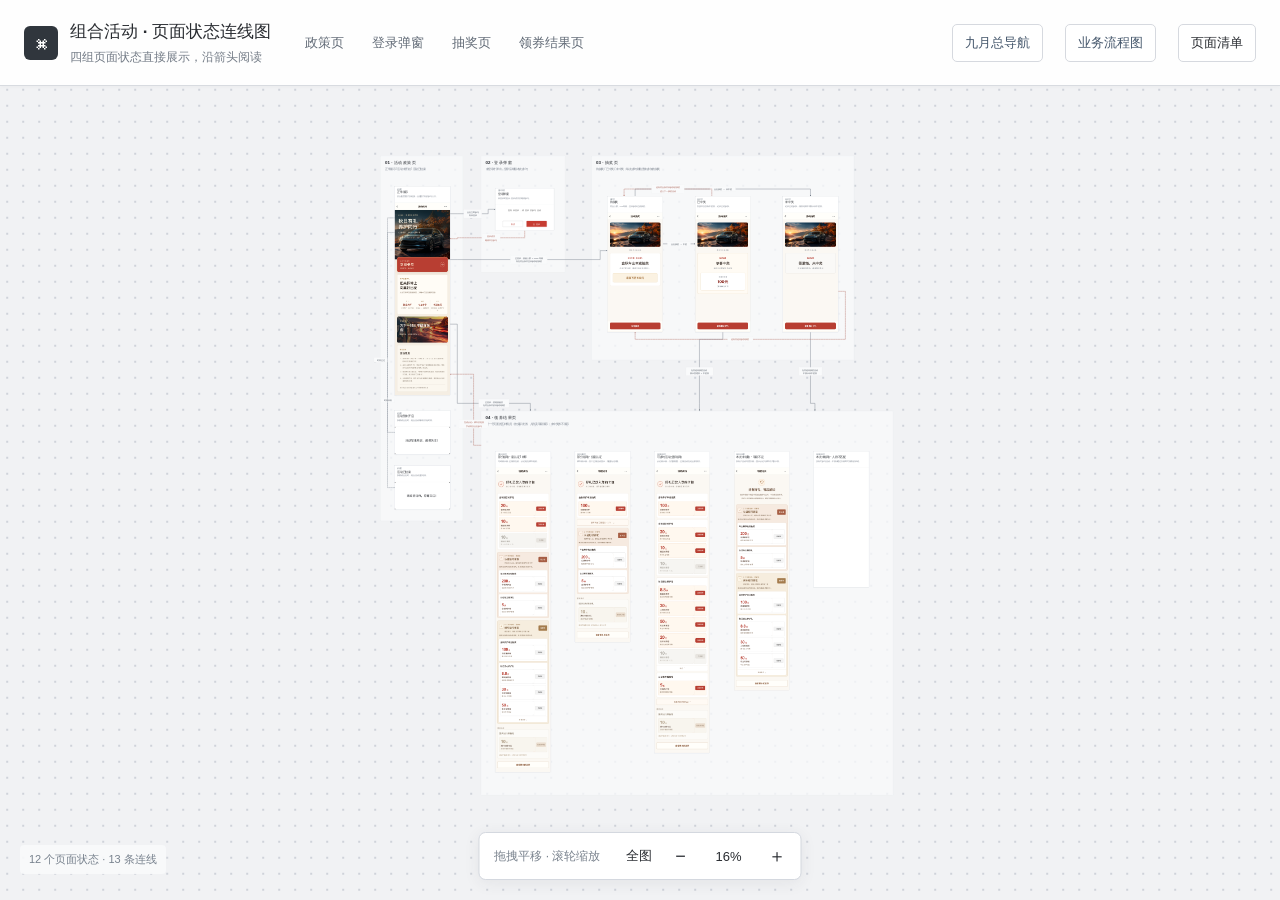
==== combo-activity/index.html @ be1c9982 "Publish September activity center prototype hub" ====
<!doctype html>
<html lang="zh-CN">
<head>
  <meta charset="utf-8">
  <meta name="viewport" content="width=device-width,initial-scale=1">
  <title>组合活动 · 页面状态连线图</title>
  <link rel="stylesheet" href="styles.css">
<style>.flow-link,.home-link{display:inline-flex;align-items:center;justify-content:center;padding:9px 12px;border:1px solid #d6d9df;border-radius:5px;color:#44566b;background:#fff;text-decoration:none;font-size:13px;white-space:nowrap}.flow-link:hover,.home-link:hover{background:#eef1f5}@media(max-width:760px){.flow-link,.home-link{padding:7px 8px;font-size:12px}}</style>
</head>
<body>
  <header class="toolbar">
    <div class="brand"><span class="brand-mark" aria-hidden="true">⌘</span><div><h1>组合活动 · 页面状态连线图</h1><p>四组页面状态直接展示，沿箭头阅读</p></div></div>
    <nav id="section-nav" aria-label="流程片区"></nav>
    <a class="home-link" href="../index.html">九月总导航</a>
    <a class="flow-link" href="flows.html">业务流程图</a>
    <button id="list-toggle" class="tool-button" aria-expanded="false" aria-controls="page-list">页面清单</button>
  </header>
  <main id="viewport" tabindex="0" aria-label="无限画布，拖动平移，滚轮缩放">
    <div id="world"><div id="sections"></div><svg id="connections" xmlns="http://www.w3.org/2000/svg" aria-label="页面之间的跳转条件"></svg><div id="nodes"></div></div>
    <div id="empty" hidden>页面状态正在准备中</div>
  </main>
  <aside id="page-list" hidden aria-label="页面清单">
    <div class="list-head"><strong>查找页面</strong><button id="list-close" class="icon-button" aria-label="关闭清单">×</button></div>
    <label class="search-label"><span aria-hidden="true">⌕</span><input id="search" type="search" placeholder="搜索页面状态…" autocomplete="off"></label>
    <div id="search-results"></div>
  </aside>
  <footer class="canvas-tools">
    <span class="canvas-hint">拖拽平移 · 滚轮缩放</span>
    <div class="zoom-tools"><button id="fit-all" title="查看整张图">全图</button><button id="zoom-out" aria-label="缩小">−</button><button id="zoom-reset" title="以100%查看当前位置">100%</button><button id="zoom-in" aria-label="放大">＋</button></div>
  </footer>
  <div id="status" class="status" aria-live="polite"></div>
  <script src="screen-manifest.js"></script>
  <script src="data.js"></script>
  <script src="app.js"></script>
</body>
</html>
---- combo-activity/styles.css ----
:root{font-family:-apple-system,BlinkMacSystemFont,"PingFang SC","Microsoft YaHei",sans-serif;color:#292c31;background:#f1f2f4;font-synthesis:none}*{box-sizing:border-box}html,body{width:100%;height:100%;margin:0;overflow:hidden}button,input{font:inherit}button{color:inherit;cursor:pointer}button:focus-visible,input:focus-visible{outline:2px solid #4377b8;outline-offset:3px}button{border:1px solid #d6d9df;background:#fff;border-radius:5px}button:hover{background:#f4f5f7}button:active{background:#e9edf2}.toolbar{height:86px;position:absolute;inset:0 0 auto;z-index:20;display:flex;align-items:center;gap:22px;padding:14px 24px;border-bottom:1px solid #d8dbe0;background:#ffffffed;box-shadow:0 1px 4px #1d252908}.brand{display:flex;align-items:center;gap:12px;flex-shrink:0}.brand-mark{width:34px;height:34px;background:#30363d;color:white;border-radius:6px;display:grid;place-items:center;font-size:24px}.brand h1{font-size:17px;font-weight:650;margin:0 0 6px}.brand p{font-size:12px;color:#737b86;margin:0}#section-nav{display:flex;align-items:center;gap:4px;flex:1;min-width:0;overflow:auto;scrollbar-width:none}#section-nav::-webkit-scrollbar{display:none}#section-nav button{flex-shrink:0;border-color:transparent;background:transparent;padding:9px 11px;white-space:nowrap;font-size:13px;color:#616a76}#section-nav button.active{background:#eef1f5;color:#232b35;font-weight:650}#section-nav button:hover{background:#f3f4f6}.tool-button{padding:9px 12px;white-space:nowrap;font-size:13px}#viewport{position:absolute;inset:86px 0 0;overflow:hidden;cursor:grab;touch-action:none;background-image:radial-gradient(#cfd3da .85px,transparent .85px);background-size:20px 20px;outline:none}#viewport.dragging{cursor:grabbing}#world{position:absolute;left:0;top:0;transform-origin:0 0;will-change:transform;width:1px;height:1px;user-select:none}#sections,#nodes{position:absolute;inset:0;width:1px;height:1px}#sections{z-index:0}#connections{position:absolute;overflow:visible;left:0;top:0;z-index:1;pointer-events:none}#nodes{z-index:2}.board-section{position:absolute;border:1px solid #d7dbe0;background:#f9fafbbf;border-radius:4px;pointer-events:none}.section-caption{position:absolute;left:28px;right:28px;top:25px}.section-caption h2{font-size:27px;margin:0 0 10px;font-weight:650;letter-spacing:.4px}.section-caption p{font-size:16px;color:#747c87;margin:0;line-height:1.6}.state-node{position:absolute;margin:0;outline:1px solid #c3c8d0;background:white;box-shadow:0 3px 9px #1f27360b}.node-header{height:100px;padding:12px 14px;border-bottom:1px solid #e1e3e7;background:white;overflow:hidden}.node-header .node-code{color:#78808b;font-size:10px;letter-spacing:.4px;margin-bottom:4px;line-height:1}.node-header h3{margin:0 0 4px;font-size:17px;font-weight:650;line-height:1.3}.node-header p{font-size:12px;line-height:1.35;color:#717986;margin:0}.state-node img{display:block;width:100%;height:auto;pointer-events:none;-webkit-user-drag:none;background:#fff}.state-node.selected{outline:3px solid #65788f;box-shadow:0 0 0 9px #65788f1a}.state-node.decision{outline:0;box-shadow:none;background:transparent;display:flex;align-items:center;justify-content:center;text-align:center;padding:29px}.decision-shape{position:absolute;inset:0;width:100%;height:100%;overflow:visible;z-index:-1}.decision-shape polygon{fill:#fff;stroke:#626b76;stroke-width:1.5}.decision-content h3{font-size:18px;line-height:1.5;margin:0 0 7px;font-weight:600}.decision-content p{font-size:13px;line-height:1.5;color:#727985;margin:0}.state-node.note{background:#fffdf7;outline:1px solid #e1d8c5;box-shadow:none;padding:20px 24px}.note h3{font-size:19px;line-height:1.5;font-weight:600;margin:0 0 10px}.note p{font-size:15px;line-height:1.7;margin:0;color:#6d665d;white-space:pre-line}.state-node.note.emphasis h3,.state-node.note.emphasis p{color:#ad3f34}.image-missing{padding:40px 18px;color:#a44b3e;font-size:15px}.edge-path{fill:none;stroke:#5c6673;stroke-width:2.1;stroke-linejoin:round;stroke-linecap:round}.edge-path.detail{stroke:#7c8793;stroke-dasharray:7 6}.edge-path.return{stroke:#a85b4e;stroke-dasharray:9 6}.edge-label rect{fill:#f9fafb;stroke:#e3e5e9;stroke-width:.6;rx:3}.edge-label text{fill:#48505c;font-family:-apple-system,BlinkMacSystemFont,"PingFang SC","Microsoft YaHei",sans-serif;font-size:15px;text-anchor:middle;dominant-baseline:middle}.edge-label.return text{fill:#a35446}#page-list{position:absolute;right:18px;top:100px;bottom:88px;width:306px;border:1px solid #d7dce2;border-radius:8px;background:#fffffff5;box-shadow:0 10px 35px #20263320;z-index:25;overflow:hidden;display:flex;flex-direction:column}#page-list[hidden]{display:none}.list-head{height:55px;padding:12px 15px;display:flex;align-items:center;justify-content:space-between;border-bottom:1px solid #eee}.list-head strong{font-size:15px}.icon-button{border:0;font-size:25px;background:transparent;width:32px;height:32px;line-height:1}.search-label{display:flex;gap:7px;align-items:center;margin:13px 12px 10px;padding:8px 10px;border:1px solid #d7dce3;border-radius:4px;color:#8c949e}.search-label input{width:100%;border:0;outline:none;font-size:13px;background:transparent;color:#303944}.search-label input:focus-visible{outline:none}#search-results{overflow:auto;flex:1;padding:0 8px 12px}.result-group-label{color:#7b828d;font-size:11px;padding:14px 9px 5px}.result-item{display:block;text-align:left;width:100%;background:transparent;border:0;border-radius:4px;padding:10px 9px;font-size:13px;line-height:1.45}.result-item small{display:block;color:#9299a2;font-size:11px;margin-top:3px}.no-results{color:#7a828d;padding:20px 10px;font-size:13px}.canvas-tools{position:absolute;bottom:20px;left:50%;transform:translateX(-50%);z-index:22;display:flex;align-items:center;gap:15px;background:#fff;border:1px solid #d4d8df;border-radius:7px;box-shadow:0 3px 16px #31384113;padding:6px 7px 6px 15px;white-space:nowrap}.canvas-hint{font-size:12px;color:#79828d}.zoom-tools{display:flex;align-items:center;gap:2px}.zoom-tools button{height:34px;border:0;padding:0 10px;font-size:13px;border-radius:4px}#zoom-in,#zoom-out{font-size:18px;width:34px;padding:0}#zoom-reset{width:58px;font-variant-numeric:tabular-nums}.status{position:absolute;left:20px;bottom:26px;padding:7px 9px;border-radius:4px;font-size:11px;color:#78828e;background:#f9fafbe8;pointer-events:none;max-width:28vw;white-space:nowrap;overflow:hidden;text-overflow:ellipsis}#empty{position:absolute;inset:0;display:grid;place-items:center;color:#7f8791}#empty[hidden]{display:none}@media(max-width:1100px){.toolbar{gap:12px;padding:12px 16px}.brand-mark{display:none}.brand h1{font-size:15px}.brand p{font-size:11px}#section-nav button{padding:9px 8px;font-size:12px}.status{display:none}}@media(max-width:760px){.toolbar{height:116px;padding:12px 14px;flex-wrap:wrap;gap:8px}.brand{flex:1}.brand h1{font-size:14px}.brand p{font-size:11px}#section-nav{order:3;flex-basis:100%;height:33px}#section-nav button{padding:7px 9px}.tool-button{font-size:12px;padding:7px 9px}#viewport{top:116px}.canvas-tools{bottom:14px;padding:6px;gap:0}.canvas-hint{display:none}#page-list{top:128px;left:12px;right:12px;width:auto;bottom:76px}.section-caption h2{font-size:27px}}
.state-node.dialog{background:#fff}.dialog-surface{height:160px;padding:25px 25px 22px;display:flex;flex-direction:column;align-items:center;justify-content:space-between;background:#fff}.dialog-message{margin:0;color:#555;font-size:15px;line-height:1.7;text-align:center}.dialog-actions{width:100%;display:flex;gap:22px;justify-content:center}.dialog-action{width:125px;height:37px;display:flex;align-items:center;justify-content:center;border-radius:3px;border:1px solid #b9b9b9;font-size:13px;pointer-events:none}.dialog-action.secondary{color:#ba3c32;background:#fff}.dialog-action.primary{color:#fff;background:#c63c32;border-color:#c63c32}
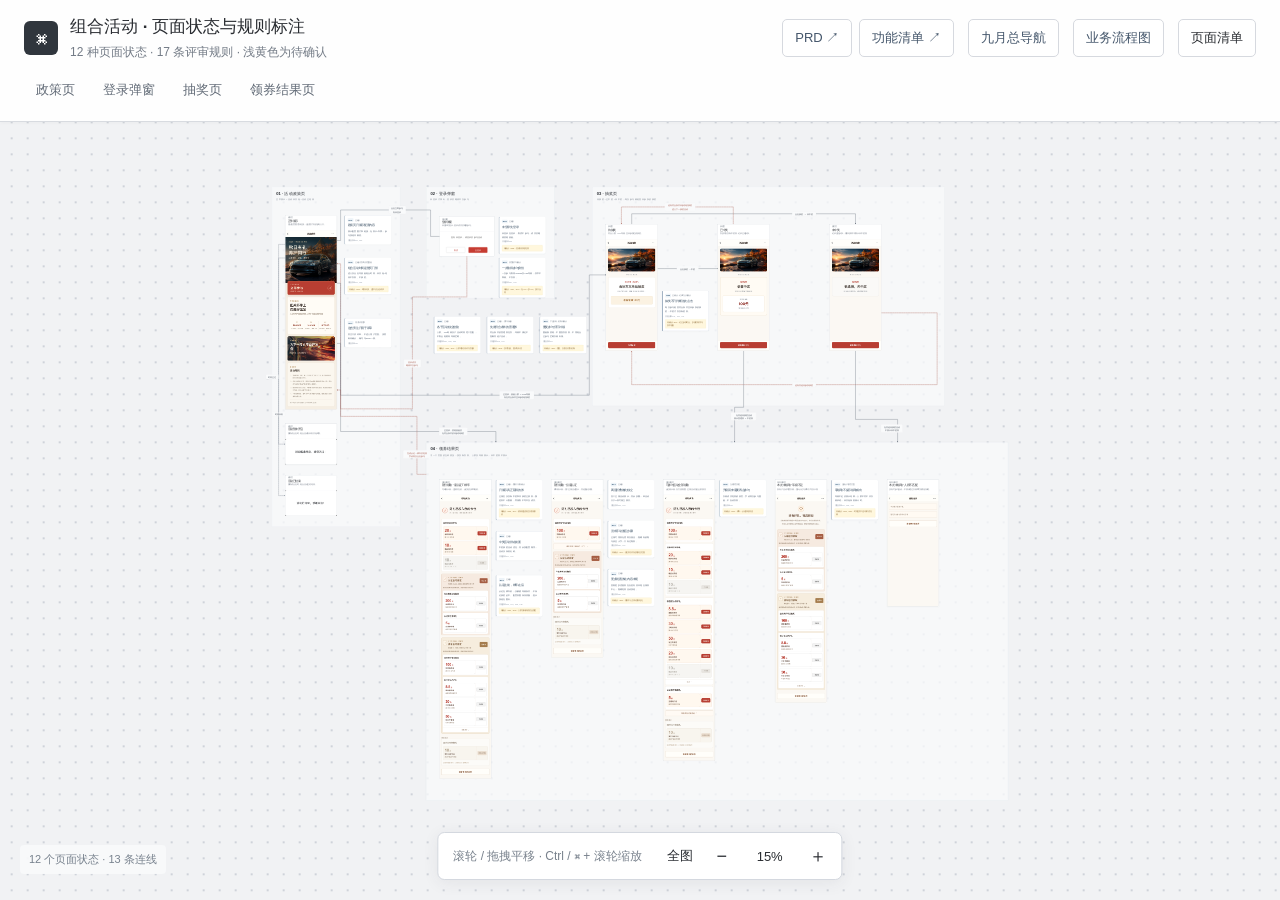
==== commit 28a7e3ec: "Publish annotated combination activity prototype" ====
--- a/combo-activity/index.html
+++ b/combo-activity/index.html
@@ -3,34 +3,36 @@
 <head>
   <meta charset="utf-8">
   <meta name="viewport" content="width=device-width,initial-scale=1">
-  <title>组合活动 · 页面状态连线图</title>
-  <link rel="stylesheet" href="styles.css">
+  <title>组合活动 · 页面状态与规则标注</title>
+  <link rel="stylesheet" href="styles.css?v=20260910-007">
 <style>.flow-link,.home-link{display:inline-flex;align-items:center;justify-content:center;padding:9px 12px;border:1px solid #d6d9df;border-radius:5px;color:#44566b;background:#fff;text-decoration:none;font-size:13px;white-space:nowrap}.flow-link:hover,.home-link:hover{background:#eef1f5}@media(max-width:760px){.flow-link,.home-link{padding:7px 8px;font-size:12px}}</style>
 </head>
 <body>
   <header class="toolbar">
-    <div class="brand"><span class="brand-mark" aria-hidden="true">⌘</span><div><h1>组合活动 · 页面状态连线图</h1><p>四组页面状态直接展示，沿箭头阅读</p></div></div>
+    <div class="brand"><span class="brand-mark" aria-hidden="true">⌘</span><div><h1>组合活动 · 页面状态与规则标注</h1><p>12 种页面状态 · 17 条评审规则 · 浅黄色为待确认</p></div></div>
+    <div class="document-links"><a class="flow-link" href="https://docs.qq.com/doc/DUENpdGtxTVdxUHJN" target="_blank" rel="noopener noreferrer">PRD ↗</a><a class="flow-link" href="https://docs.qq.com/sheet/DUG9hRFBXUkdERk5V" target="_blank" rel="noopener noreferrer">功能清单 ↗</a></div>
     <nav id="section-nav" aria-label="流程片区"></nav>
     <a class="home-link" href="../index.html">九月总导航</a>
     <a class="flow-link" href="flows.html">业务流程图</a>
     <button id="list-toggle" class="tool-button" aria-expanded="false" aria-controls="page-list">页面清单</button>
   </header>
-  <main id="viewport" tabindex="0" aria-label="无限画布，拖动平移，滚轮缩放">
-    <div id="world"><div id="sections"></div><svg id="connections" xmlns="http://www.w3.org/2000/svg" aria-label="页面之间的跳转条件"></svg><div id="nodes"></div></div>
+  <main id="viewport" tabindex="0" aria-label="无限画布，滚轮或拖动平移，按住Ctrl或Command加滚轮缩放">
+    <div id="world"><div id="sections"></div><svg id="connections" xmlns="http://www.w3.org/2000/svg" aria-label="页面之间的跳转条件"></svg><div id="nodes"></div><div id="annotations" aria-label="页面旁规则说明"></div></div>
     <div id="empty" hidden>页面状态正在准备中</div>
   </main>
   <aside id="page-list" hidden aria-label="页面清单">
     <div class="list-head"><strong>查找页面</strong><button id="list-close" class="icon-button" aria-label="关闭清单">×</button></div>
-    <label class="search-label"><span aria-hidden="true">⌕</span><input id="search" type="search" placeholder="搜索页面状态…" autocomplete="off"></label>
+    <label class="search-label"><span aria-hidden="true">⌕</span><input id="search" type="search" placeholder="搜索页面或规则编号 R01…" autocomplete="off"></label>
     <div id="search-results"></div>
   </aside>
   <footer class="canvas-tools">
-    <span class="canvas-hint">拖拽平移 · 滚轮缩放</span>
+    <span class="canvas-hint">滚轮 / 拖拽平移 · Ctrl / ⌘ + 滚轮缩放</span>
     <div class="zoom-tools"><button id="fit-all" title="查看整张图">全图</button><button id="zoom-out" aria-label="缩小">−</button><button id="zoom-reset" title="以100%查看当前位置">100%</button><button id="zoom-in" aria-label="放大">＋</button></div>
   </footer>
   <div id="status" class="status" aria-live="polite"></div>
   <script src="screen-manifest.js"></script>
   <script src="data.js"></script>
-  <script src="app.js"></script>
+  <script src="annotations.js?v=20260910-007"></script>
+  <script src="app.js?v=20260910-007"></script>
 </body>
 </html>
--- a/combo-activity/styles.css
+++ b/combo-activity/styles.css
@@ -1,2 +1,10 @@
 :root{font-family:-apple-system,BlinkMacSystemFont,"PingFang SC","Microsoft YaHei",sans-serif;color:#292c31;background:#f1f2f4;font-synthesis:none}*{box-sizing:border-box}html,body{width:100%;height:100%;margin:0;overflow:hidden}button,input{font:inherit}button{color:inherit;cursor:pointer}button:focus-visible,input:focus-visible{outline:2px solid #4377b8;outline-offset:3px}button{border:1px solid #d6d9df;background:#fff;border-radius:5px}button:hover{background:#f4f5f7}button:active{background:#e9edf2}.toolbar{height:86px;position:absolute;inset:0 0 auto;z-index:20;display:flex;align-items:center;gap:22px;padding:14px 24px;border-bottom:1px solid #d8dbe0;background:#ffffffed;box-shadow:0 1px 4px #1d252908}.brand{display:flex;align-items:center;gap:12px;flex-shrink:0}.brand-mark{width:34px;height:34px;background:#30363d;color:white;border-radius:6px;display:grid;place-items:center;font-size:24px}.brand h1{font-size:17px;font-weight:650;margin:0 0 6px}.brand p{font-size:12px;color:#737b86;margin:0}#section-nav{display:flex;align-items:center;gap:4px;flex:1;min-width:0;overflow:auto;scrollbar-width:none}#section-nav::-webkit-scrollbar{display:none}#section-nav button{flex-shrink:0;border-color:transparent;background:transparent;padding:9px 11px;white-space:nowrap;font-size:13px;color:#616a76}#section-nav button.active{background:#eef1f5;color:#232b35;font-weight:650}#section-nav button:hover{background:#f3f4f6}.tool-button{padding:9px 12px;white-space:nowrap;font-size:13px}#viewport{position:absolute;inset:86px 0 0;overflow:hidden;cursor:grab;touch-action:none;background-image:radial-gradient(#cfd3da .85px,transparent .85px);background-size:20px 20px;outline:none}#viewport.dragging{cursor:grabbing}#world{position:absolute;left:0;top:0;transform-origin:0 0;will-change:transform;width:1px;height:1px;user-select:none}#sections,#nodes{position:absolute;inset:0;width:1px;height:1px}#sections{z-index:0}#connections{position:absolute;overflow:visible;left:0;top:0;z-index:1;pointer-events:none}#nodes{z-index:2}.board-section{position:absolute;border:1px solid #d7dbe0;background:#f9fafbbf;border-radius:4px;pointer-events:none}.section-caption{position:absolute;left:28px;right:28px;top:25px}.section-caption h2{font-size:27px;margin:0 0 10px;font-weight:650;letter-spacing:.4px}.section-caption p{font-size:16px;color:#747c87;margin:0;line-height:1.6}.state-node{position:absolute;margin:0;outline:1px solid #c3c8d0;background:white;box-shadow:0 3px 9px #1f27360b}.node-header{height:100px;padding:12px 14px;border-bottom:1px solid #e1e3e7;background:white;overflow:hidden}.node-header .node-code{color:#78808b;font-size:10px;letter-spacing:.4px;margin-bottom:4px;line-height:1}.node-header h3{margin:0 0 4px;font-size:17px;font-weight:650;line-height:1.3}.node-header p{font-size:12px;line-height:1.35;color:#717986;margin:0}.state-node img{display:block;width:100%;height:auto;pointer-events:none;-webkit-user-drag:none;background:#fff}.state-node.selected{outline:3px solid #65788f;box-shadow:0 0 0 9px #65788f1a}.state-node.decision{outline:0;box-shadow:none;background:transparent;display:flex;align-items:center;justify-content:center;text-align:center;padding:29px}.decision-shape{position:absolute;inset:0;width:100%;height:100%;overflow:visible;z-index:-1}.decision-shape polygon{fill:#fff;stroke:#626b76;stroke-width:1.5}.decision-content h3{font-size:18px;line-height:1.5;margin:0 0 7px;font-weight:600}.decision-content p{font-size:13px;line-height:1.5;color:#727985;margin:0}.state-node.note{background:#fffdf7;outline:1px solid #e1d8c5;box-shadow:none;padding:20px 24px}.note h3{font-size:19px;line-height:1.5;font-weight:600;margin:0 0 10px}.note p{font-size:15px;line-height:1.7;margin:0;color:#6d665d;white-space:pre-line}.state-node.note.emphasis h3,.state-node.note.emphasis p{color:#ad3f34}.image-missing{padding:40px 18px;color:#a44b3e;font-size:15px}.edge-path{fill:none;stroke:#5c6673;stroke-width:2.1;stroke-linejoin:round;stroke-linecap:round}.edge-path.detail{stroke:#7c8793;stroke-dasharray:7 6}.edge-path.return{stroke:#a85b4e;stroke-dasharray:9 6}.edge-label rect{fill:#f9fafb;stroke:#e3e5e9;stroke-width:.6;rx:3}.edge-label text{fill:#48505c;font-family:-apple-system,BlinkMacSystemFont,"PingFang SC","Microsoft YaHei",sans-serif;font-size:15px;text-anchor:middle;dominant-baseline:middle}.edge-label.return text{fill:#a35446}#page-list{position:absolute;right:18px;top:100px;bottom:88px;width:306px;border:1px solid #d7dce2;border-radius:8px;background:#fffffff5;box-shadow:0 10px 35px #20263320;z-index:25;overflow:hidden;display:flex;flex-direction:column}#page-list[hidden]{display:none}.list-head{height:55px;padding:12px 15px;display:flex;align-items:center;justify-content:space-between;border-bottom:1px solid #eee}.list-head strong{font-size:15px}.icon-button{border:0;font-size:25px;background:transparent;width:32px;height:32px;line-height:1}.search-label{display:flex;gap:7px;align-items:center;margin:13px 12px 10px;padding:8px 10px;border:1px solid #d7dce3;border-radius:4px;color:#8c949e}.search-label input{width:100%;border:0;outline:none;font-size:13px;background:transparent;color:#303944}.search-label input:focus-visible{outline:none}#search-results{overflow:auto;flex:1;padding:0 8px 12px}.result-group-label{color:#7b828d;font-size:11px;padding:14px 9px 5px}.result-item{display:block;text-align:left;width:100%;background:transparent;border:0;border-radius:4px;padding:10px 9px;font-size:13px;line-height:1.45}.result-item small{display:block;color:#9299a2;font-size:11px;margin-top:3px}.no-results{color:#7a828d;padding:20px 10px;font-size:13px}.canvas-tools{position:absolute;bottom:20px;left:50%;transform:translateX(-50%);z-index:22;display:flex;align-items:center;gap:15px;background:#fff;border:1px solid #d4d8df;border-radius:7px;box-shadow:0 3px 16px #31384113;padding:6px 7px 6px 15px;white-space:nowrap}.canvas-hint{font-size:12px;color:#79828d}.zoom-tools{display:flex;align-items:center;gap:2px}.zoom-tools button{height:34px;border:0;padding:0 10px;font-size:13px;border-radius:4px}#zoom-in,#zoom-out{font-size:18px;width:34px;padding:0}#zoom-reset{width:58px;font-variant-numeric:tabular-nums}.status{position:absolute;left:20px;bottom:26px;padding:7px 9px;border-radius:4px;font-size:11px;color:#78828e;background:#f9fafbe8;pointer-events:none;max-width:28vw;white-space:nowrap;overflow:hidden;text-overflow:ellipsis}#empty{position:absolute;inset:0;display:grid;place-items:center;color:#7f8791}#empty[hidden]{display:none}@media(max-width:1100px){.toolbar{gap:12px;padding:12px 16px}.brand-mark{display:none}.brand h1{font-size:15px}.brand p{font-size:11px}#section-nav button{padding:9px 8px;font-size:12px}.status{display:none}}@media(max-width:760px){.toolbar{height:116px;padding:12px 14px;flex-wrap:wrap;gap:8px}.brand{flex:1}.brand h1{font-size:14px}.brand p{font-size:11px}#section-nav{order:3;flex-basis:100%;height:33px}#section-nav button{padding:7px 9px}.tool-button{font-size:12px;padding:7px 9px}#viewport{top:116px}.canvas-tools{bottom:14px;padding:6px;gap:0}.canvas-hint{display:none}#page-list{top:128px;left:12px;right:12px;width:auto;bottom:76px}.section-caption h2{font-size:27px}}
 .state-node.dialog{background:#fff}.dialog-surface{height:160px;padding:25px 25px 22px;display:flex;flex-direction:column;align-items:center;justify-content:space-between;background:#fff}.dialog-message{margin:0;color:#555;font-size:15px;line-height:1.7;text-align:center}.dialog-actions{width:100%;display:flex;gap:22px;justify-content:center}.dialog-action{width:125px;height:37px;display:flex;align-items:center;justify-content:center;border-radius:3px;border:1px solid #b9b9b9;font-size:13px;pointer-events:none}.dialog-action.secondary{color:#ba3c32;background:#fff}.dialog-action.primary{color:#fff;background:#c63c32;border-color:#c63c32}
+
+/* DFN-20260907-005: review notes stay outside original screenshots. */
+#annotations{position:absolute;inset:0;width:1px;height:1px;z-index:3}
+.rule-card{position:absolute;background:#fff;border:1px solid #cbd3df;border-left:4px solid #557291;border-radius:8px;padding:18px 18px 16px;box-shadow:0 3px 9px #253a4c0b;user-select:text}
+.rule-heading{display:flex;align-items:center;gap:10px;margin-bottom:12px}.rule-id{font-weight:750;font-size:14px;color:#355976;background:#edf3f8;border-radius:4px;padding:4px 6px}.rule-status{color:#7a8591;font-size:11px;line-height:1.5}
+.rule-card h3{margin:0 0 10px;font-size:18px;line-height:1.5;color:#263e54}.rule-text{font-size:15px;line-height:1.8;color:#48576a;margin:0}.rule-functions{font-size:11px;color:#8993a0;line-height:1.6;margin:12px 0 0}.rule-pending{font-size:12px;line-height:1.7;padding:9px 10px;margin:12px 0 0;background:#fff7dd;color:#92703f;border-radius:4px;border:1px solid #efdfaf}
+.toolbar{height:122px;flex-wrap:wrap;gap:8px 14px;padding:12px 24px}.brand{flex:1}.document-links{display:flex;gap:7px}#section-nav{order:4;flex-basis:100%;height:33px}#viewport{top:122px}#page-list{top:136px}.flow-link:focus-visible{outline:2px solid #4377b8;outline-offset:3px}
+@media(max-width:760px){.toolbar{height:155px;padding:10px 12px;gap:7px 8px}.brand{flex-basis:100%;height:38px}.brand h1{font-size:14px}.brand p{font-size:10px}.document-links{margin-right:auto}#section-nav{order:4;height:32px}.tool-button{padding:7px 8px}#viewport{top:155px}#page-list{top:166px}.canvas-tools{bottom:12px}}
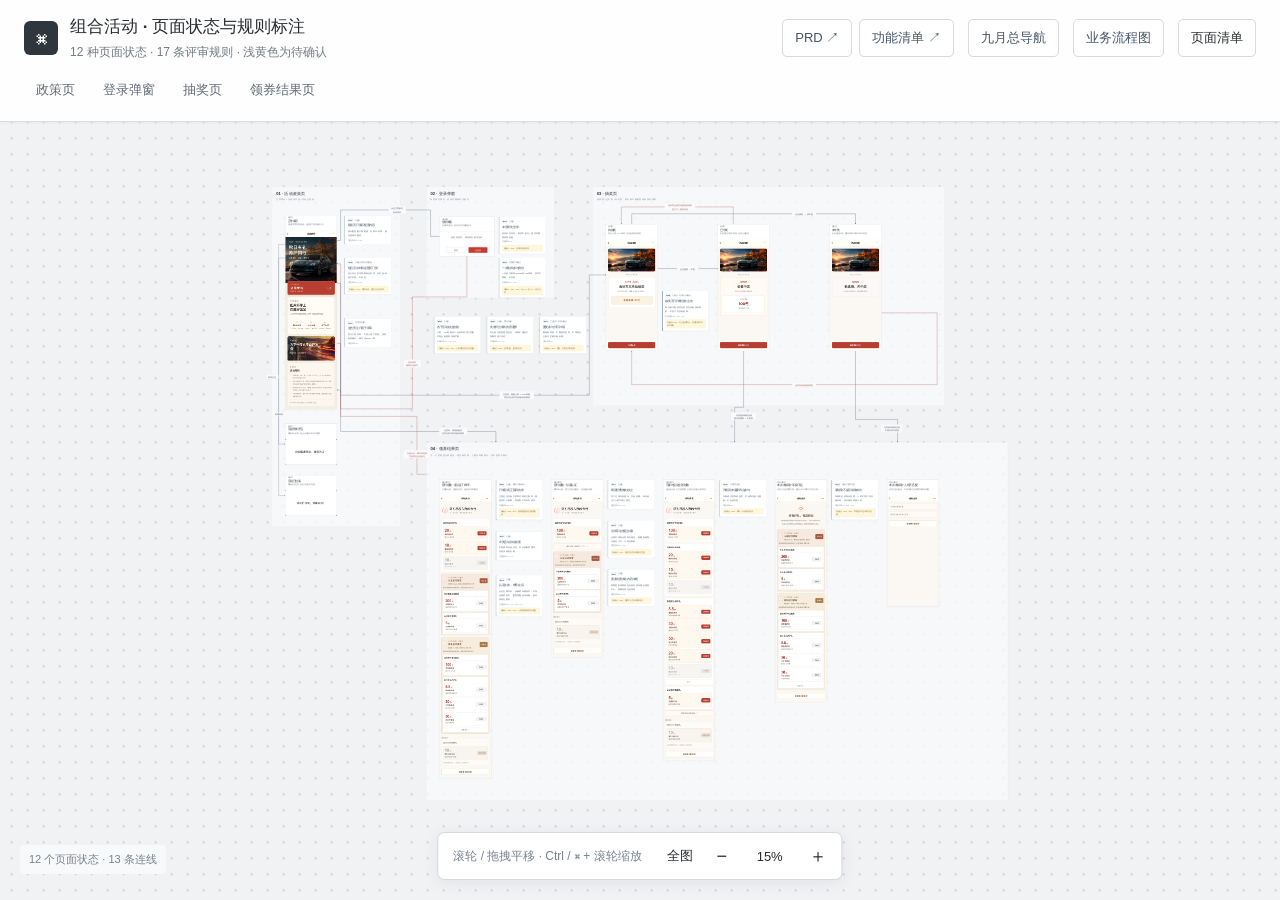
==== commit 91792636: "Fix annotated prototype narrow-screen toolbar" ====
--- a/combo-activity/index.html
+++ b/combo-activity/index.html
@@ -4,7 +4,7 @@
   <meta charset="utf-8">
   <meta name="viewport" content="width=device-width,initial-scale=1">
   <title>组合活动 · 页面状态与规则标注</title>
-  <link rel="stylesheet" href="styles.css?v=20260910-007">
+  <link rel="stylesheet" href="styles.css?v=20260910-007b">
 <style>.flow-link,.home-link{display:inline-flex;align-items:center;justify-content:center;padding:9px 12px;border:1px solid #d6d9df;border-radius:5px;color:#44566b;background:#fff;text-decoration:none;font-size:13px;white-space:nowrap}.flow-link:hover,.home-link:hover{background:#eef1f5}@media(max-width:760px){.flow-link,.home-link{padding:7px 8px;font-size:12px}}</style>
 </head>
 <body>
@@ -32,7 +32,7 @@
   <div id="status" class="status" aria-live="polite"></div>
   <script src="screen-manifest.js"></script>
   <script src="data.js"></script>
-  <script src="annotations.js?v=20260910-007"></script>
-  <script src="app.js?v=20260910-007"></script>
+  <script src="annotations.js?v=20260910-007b"></script>
+  <script src="app.js?v=20260910-007b"></script>
 </body>
 </html>
--- a/combo-activity/styles.css
+++ b/combo-activity/styles.css
@@ -7,4 +7,4 @@
 .rule-heading{display:flex;align-items:center;gap:10px;margin-bottom:12px}.rule-id{font-weight:750;font-size:14px;color:#355976;background:#edf3f8;border-radius:4px;padding:4px 6px}.rule-status{color:#7a8591;font-size:11px;line-height:1.5}
 .rule-card h3{margin:0 0 10px;font-size:18px;line-height:1.5;color:#263e54}.rule-text{font-size:15px;line-height:1.8;color:#48576a;margin:0}.rule-functions{font-size:11px;color:#8993a0;line-height:1.6;margin:12px 0 0}.rule-pending{font-size:12px;line-height:1.7;padding:9px 10px;margin:12px 0 0;background:#fff7dd;color:#92703f;border-radius:4px;border:1px solid #efdfaf}
 .toolbar{height:122px;flex-wrap:wrap;gap:8px 14px;padding:12px 24px}.brand{flex:1}.document-links{display:flex;gap:7px}#section-nav{order:4;flex-basis:100%;height:33px}#viewport{top:122px}#page-list{top:136px}.flow-link:focus-visible{outline:2px solid #4377b8;outline-offset:3px}
-@media(max-width:760px){.toolbar{height:155px;padding:10px 12px;gap:7px 8px}.brand{flex-basis:100%;height:38px}.brand h1{font-size:14px}.brand p{font-size:10px}.document-links{margin-right:auto}#section-nav{order:4;height:32px}.tool-button{padding:7px 8px}#viewport{top:155px}#page-list{top:166px}.canvas-tools{bottom:12px}}
+@media(max-width:760px){.toolbar{height:170px;padding:10px 12px;gap:7px 8px}.brand{flex-basis:100%;height:38px}.brand h1{font-size:14px}.brand p{font-size:10px}.document-links{margin-right:auto}#section-nav{order:4;height:32px}.tool-button{padding:7px 8px}#viewport{top:170px}#page-list{top:181px}.canvas-tools{bottom:12px}}
